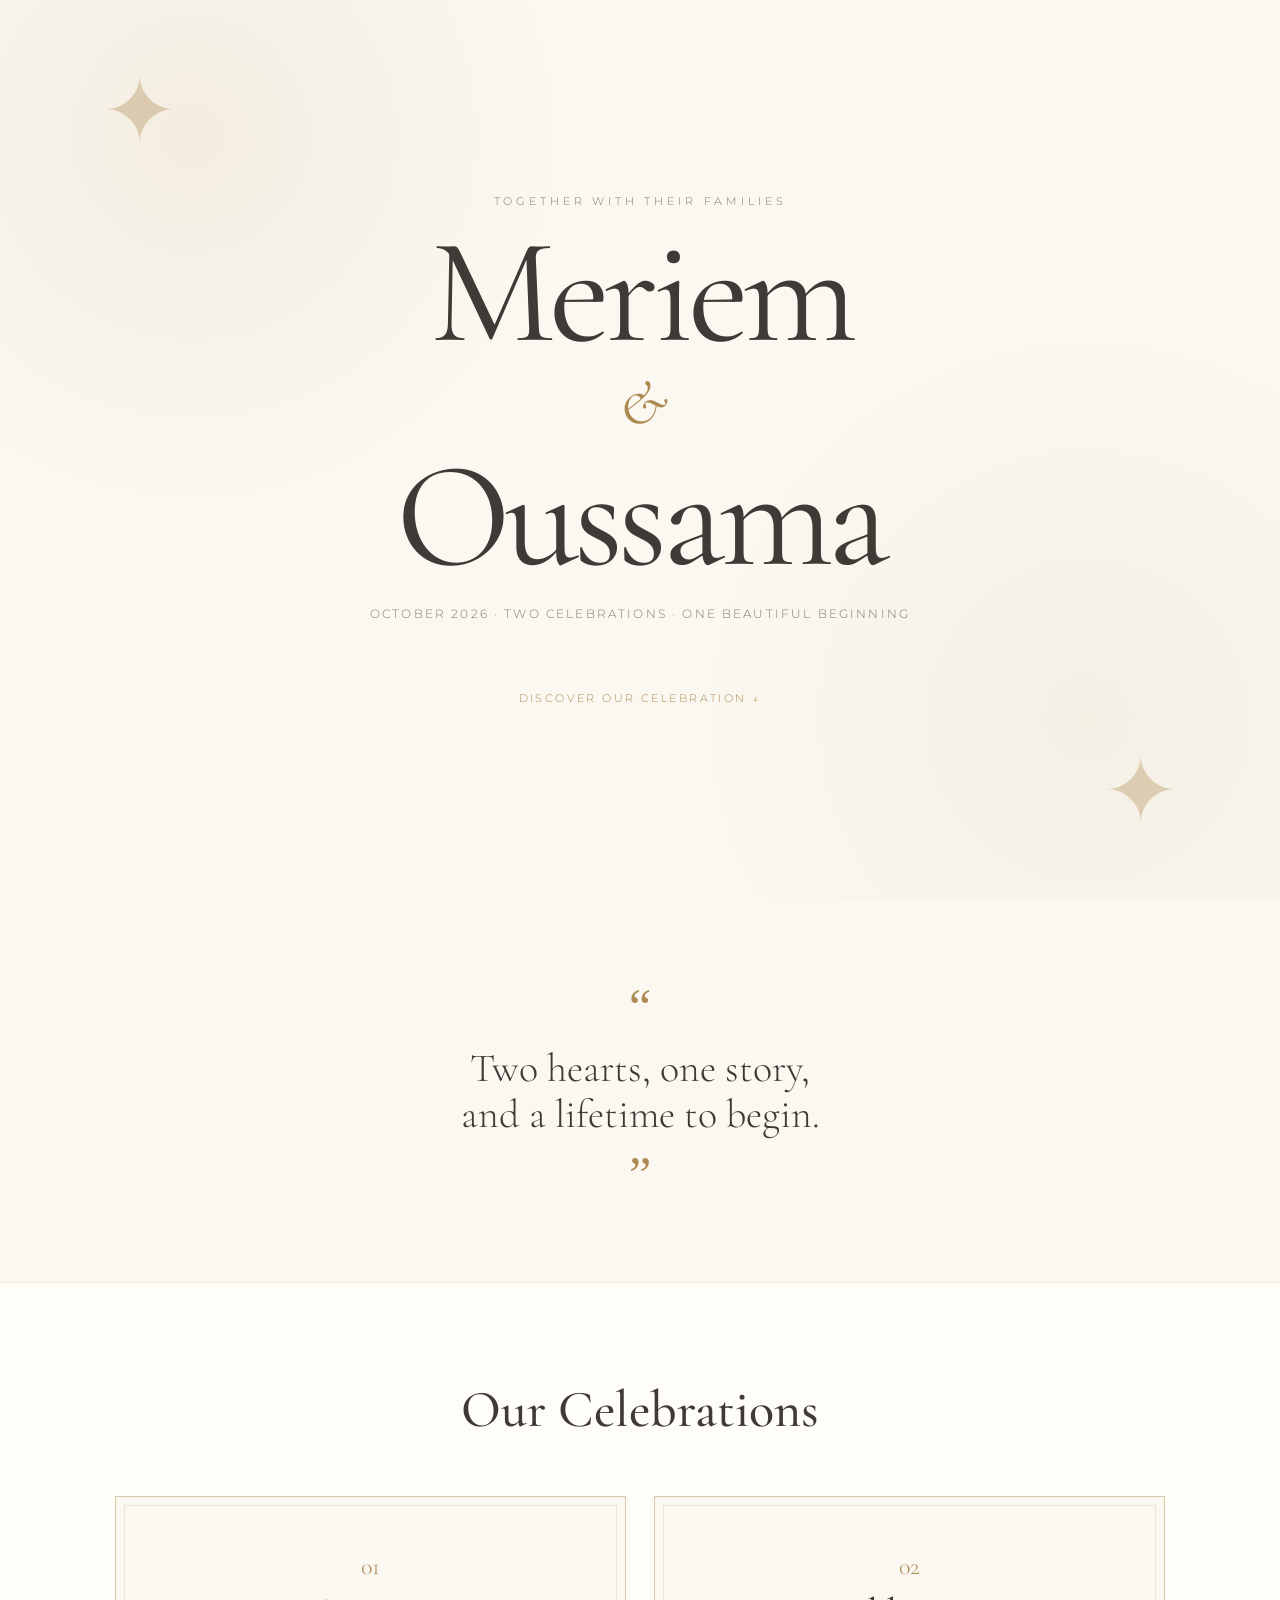
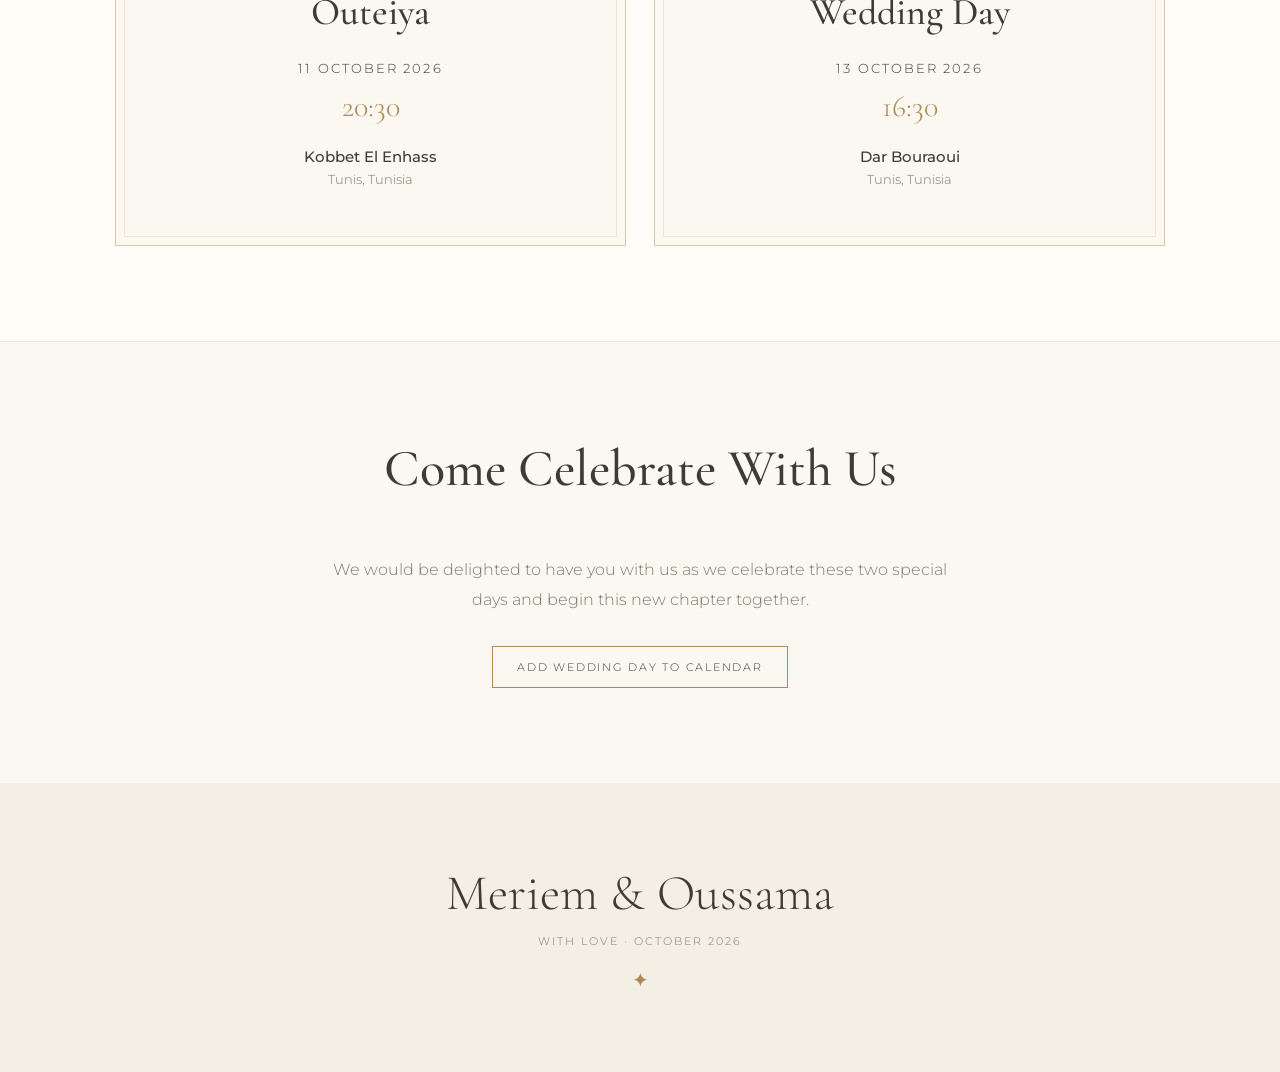
==== wedding-scroll-invitation/index.html @ d358094f "english first try" ====
<!DOCTYPE html>
<html lang="en">
<head>
<meta charset="UTF-8">
<meta name="viewport" content="width=device-width, initial-scale=1.0">
<title>Meriem & Oussama — Wedding Invitation</title>
<meta name="description" content="Wedding invitation for Meriem & Oussama — 11 October 2026 and 13 October 2026.">
<style>
  @import url('https://fonts.googleapis.com/css2?family=Cormorant+Garamond:wght@400;500;600&family=Montserrat:wght@300;400;500&display=swap');

  :root {
    --ivory: #fbf8f1;
    --paper: #fffdf8;
    --ink: #3f3a35;
    --muted: #81786e;
    --gold: #ad8a52;
    --line: #d9c9ab;
  }

  * { box-sizing: border-box; }
  html { scroll-behavior: smooth; }

  body {
    margin: 0;
    background: var(--ivory);
    color: var(--ink);
    font-family: "Montserrat", sans-serif;
    font-weight: 300;
  }

  .hero {
    min-height: 100vh;
    display: flex;
    align-items: center;
    justify-content: center;
    text-align: center;
    padding: 60px 22px;
    position: relative;
    overflow: hidden;
    background:
      radial-gradient(circle at 15% 15%, rgba(173,138,82,.10), transparent 28%),
      radial-gradient(circle at 85% 80%, rgba(173,138,82,.08), transparent 30%),
      var(--ivory);
  }

  .hero::before, .hero::after {
    content: "✦";
    position: absolute;
    color: var(--gold);
    opacity: .35;
    font-size: 90px;
  }
  .hero::before { top: 55px; left: 8%; }
  .hero::after { bottom: 55px; right: 8%; }

  .intro {
    max-width: 850px;
    animation: fadeUp 1.2s ease both;
  }

  .eyebrow {
    text-transform: uppercase;
    letter-spacing: .35em;
    font-size: 11px;
    color: var(--muted);
    margin-bottom: 28px;
  }

  h1 {
    font-family: "Cormorant Garamond", serif;
    font-size: clamp(68px, 12vw, 150px);
    line-height: .75;
    font-weight: 400;
    margin: 0;
    letter-spacing: -.04em;
  }

  .amp {
    display: block;
    font-size: .42em;
    color: var(--gold);
    line-height: 1.3;
    margin: 15px 0;
    font-style: italic;
  }

  .date-line {
    margin-top: 34px;
    color: var(--muted);
    letter-spacing: .18em;
    font-size: 12px;
    text-transform: uppercase;
  }

  .scroll {
    display: inline-block;
    margin-top: 70px;
    color: var(--gold);
    text-decoration: none;
    font-size: 11px;
    letter-spacing: .22em;
    text-transform: uppercase;
  }

  section {
    padding: 95px 22px;
  }

  .section-inner {
    max-width: 1050px;
    margin: auto;
  }

  .quote {
    text-align: center;
    max-width: 650px;
    margin: auto;
  }

  .quote .mark {
    color: var(--gold);
    font-family: serif;
    font-size: 50px;
    line-height: .5;
  }

  .quote p {
    font-family: "Cormorant Garamond", serif;
    font-size: clamp(27px, 4vw, 40px);
    line-height: 1.15;
    margin: 25px 0;
  }

  .events {
    background: var(--paper);
    border-top: 1px solid rgba(173,138,82,.18);
    border-bottom: 1px solid rgba(173,138,82,.18);
  }

  .section-title {
    text-align: center;
    font-family: "Cormorant Garamond", serif;
    font-weight: 500;
    font-size: 52px;
    margin: 0 0 55px;
  }

  .event-grid {
    display: grid;
    grid-template-columns: repeat(2, 1fr);
    gap: 28px;
  }

  .event {
    text-align: center;
    padding: 55px 30px;
    border: 1px solid var(--line);
    background: var(--ivory);
    position: relative;
  }

  .event::before {
    content: "";
    position: absolute;
    inset: 8px;
    border: 1px solid rgba(173,138,82,.18);
    pointer-events: none;
  }

  .event-number {
    color: var(--gold);
    font-family: "Cormorant Garamond", serif;
    font-size: 24px;
    margin-bottom: 8px;
  }

  .event h3 {
    font-family: "Cormorant Garamond", serif;
    font-size: 38px;
    font-weight: 500;
    margin: 5px 0 25px;
  }

  .event-date {
    font-size: 13px;
    letter-spacing: .16em;
    text-transform: uppercase;
    margin-bottom: 12px;
  }

  .event-time {
    font-family: "Cormorant Garamond", serif;
    font-size: 30px;
    color: var(--gold);
    margin-bottom: 20px;
  }

  .place {
    font-size: 13px;
    color: var(--muted);
    line-height: 1.6;
  }

  .place strong {
    display: block;
    color: var(--ink);
    font-weight: 500;
    font-size: 15px;
  }

  .details {
    text-align: center;
  }

  .details p {
    max-width: 650px;
    margin: 0 auto 30px;
    line-height: 1.9;
    color: var(--muted);
  }

  .calendar-button {
    display: inline-block;
    padding: 13px 24px;
    border: 1px solid var(--gold);
    color: var(--ink);
    text-decoration: none;
    font-size: 11px;
    text-transform: uppercase;
    letter-spacing: .16em;
    transition: .25s;
  }

  .calendar-button:hover {
    background: var(--gold);
    color: white;
  }

  footer {
    text-align: center;
    padding: 80px 20px;
    background: #f4efe5;
  }

  footer .names {
    font-family: "Cormorant Garamond", serif;
    font-size: 50px;
  }

  footer p {
    color: var(--muted);
    font-size: 11px;
    letter-spacing: .18em;
    text-transform: uppercase;
  }

  .heart {
    color: var(--gold);
    font-size: 20px;
    margin-top: 20px;
  }

  @keyframes fadeUp {
    from { opacity: 0; transform: translateY(20px); }
    to { opacity: 1; transform: translateY(0); }
  }

  @media (max-width: 700px) {
    .event-grid { grid-template-columns: 1fr; }
    section { padding: 70px 18px; }
    .hero::before, .hero::after { font-size: 55px; }
  }
</style>
</head>

<body>
  <header class="hero">
    <div class="intro">
      <div class="eyebrow">Together with their families</div>
      <h1>
        Meriem
        <span class="amp">&amp;</span>
        Oussama
      </h1>
      <div class="date-line">October 2026 · Two celebrations · One beautiful beginning</div>
      <a class="scroll" href="#celebration">Discover our celebration ↓</a>
    </div>
  </header>

  <section id="celebration">
    <div class="section-inner">
      <div class="quote">
        <div class="mark">“</div>
        <p>Two hearts, one story,<br>and a lifetime to begin.</p>
        <div class="mark">”</div>
      </div>
    </div>
  </section>

  <section class="events" id="events">
    <div class="section-inner">
      <h2 class="section-title">Our Celebrations</h2>

      <div class="event-grid">
        <article class="event">
          <div class="event-number">01</div>
          <h3>Outeiya</h3>
          <div class="event-date">11 October 2026</div>
          <div class="event-time">20:30</div>
          <div class="place">
            <strong>Kobbet El Enhass</strong>
            Tunis, Tunisia
          </div>
        </article>

        <article class="event">
          <div class="event-number">02</div>
          <h3>Wedding Day</h3>
          <div class="event-date">13 October 2026</div>
          <div class="event-time">16:30</div>
          <div class="place">
            <strong>Dar Bouraoui</strong>
            Tunis, Tunisia
          </div>
        </article>
      </div>
    </div>
  </section>

  <section class="details">
    <div class="section-inner">
      <h2 class="section-title">Come Celebrate With Us</h2>
      <p>
        We would be delighted to have you with us as we celebrate
        these two special days and begin this new chapter together.
      </p>
      <a class="calendar-button"
         href="https://calendar.google.com/calendar/render?action=TEMPLATE&text=Meriem%20%26%20Oussama%20%E2%80%94%20Wedding%20Day&dates=20261013T163000/20261013T230000"
         target="_blank" rel="noopener">
        Add Wedding Day to Calendar
      </a>
    </div>
  </section>

  <footer>
    <div class="names">Meriem &amp; Oussama</div>
    <p>With love · October 2026</p>
    <div class="heart">✦</div>
  </footer>
</body>
</html>
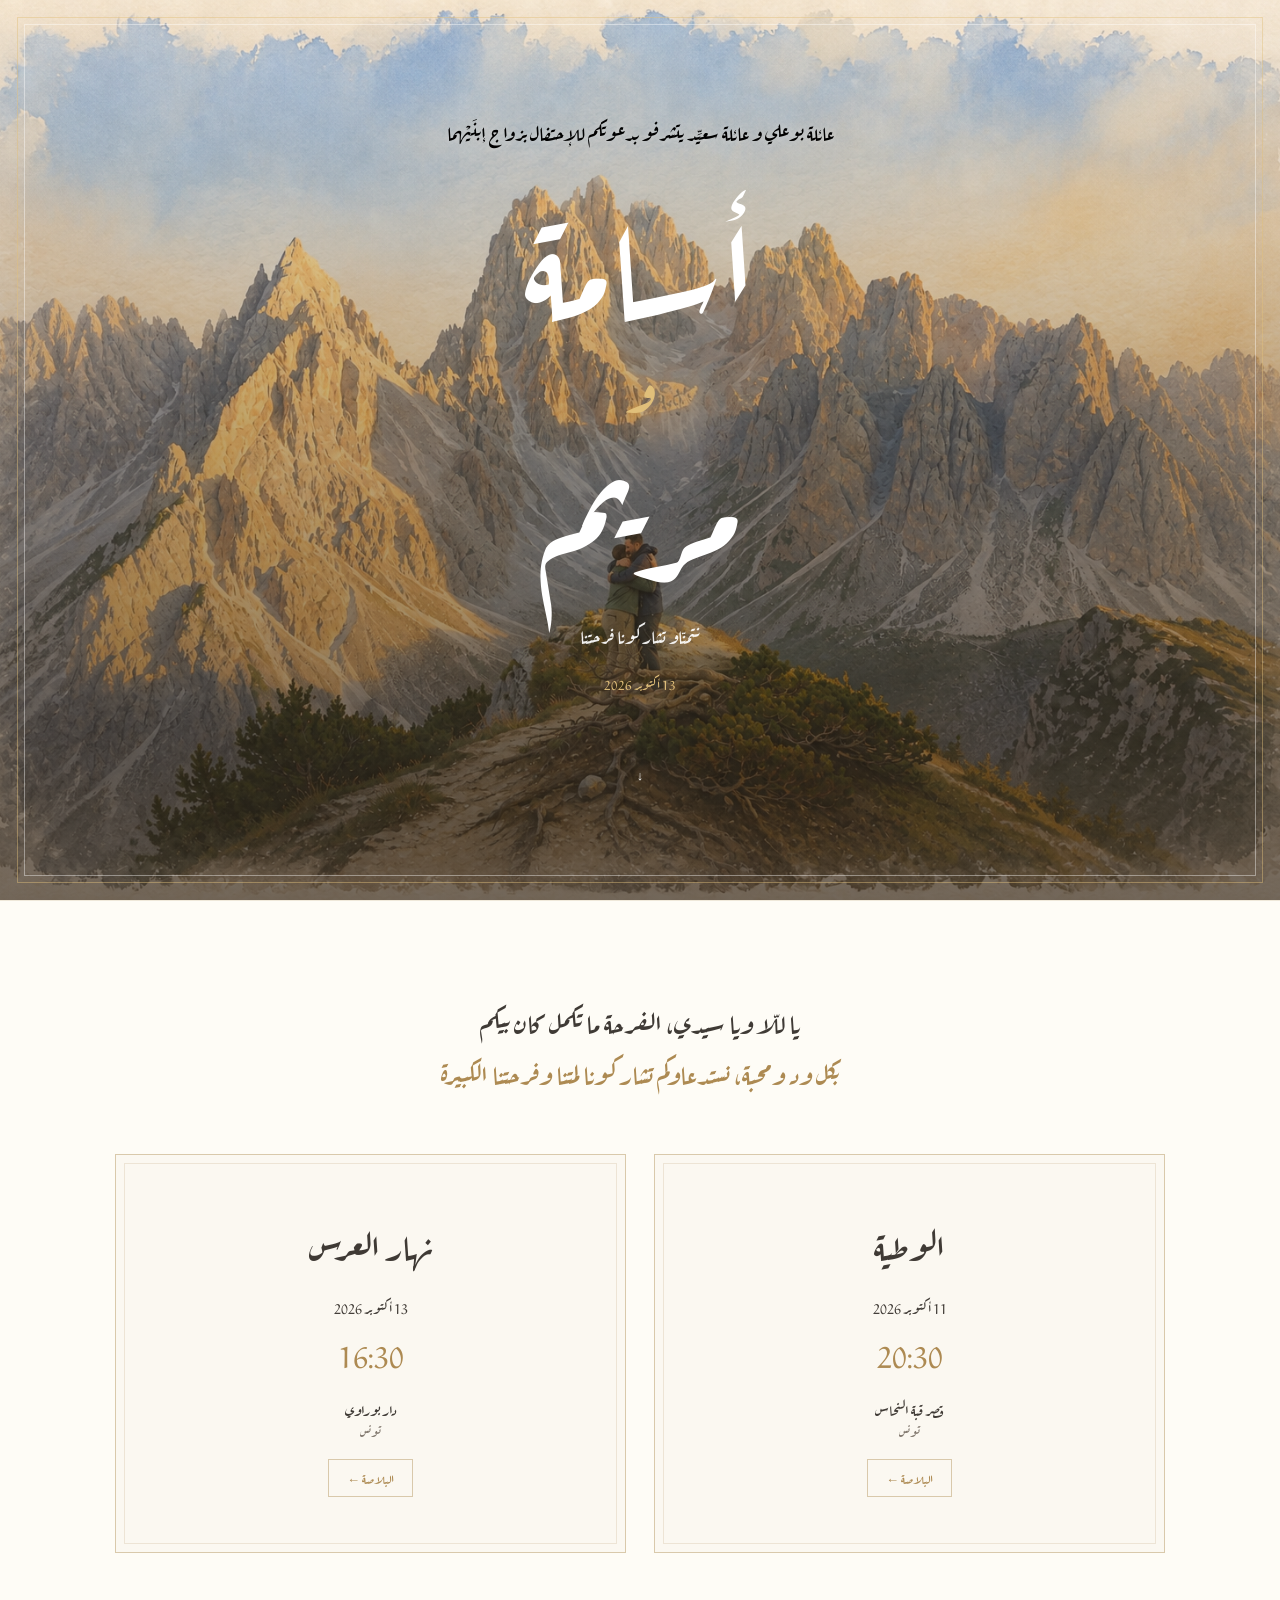
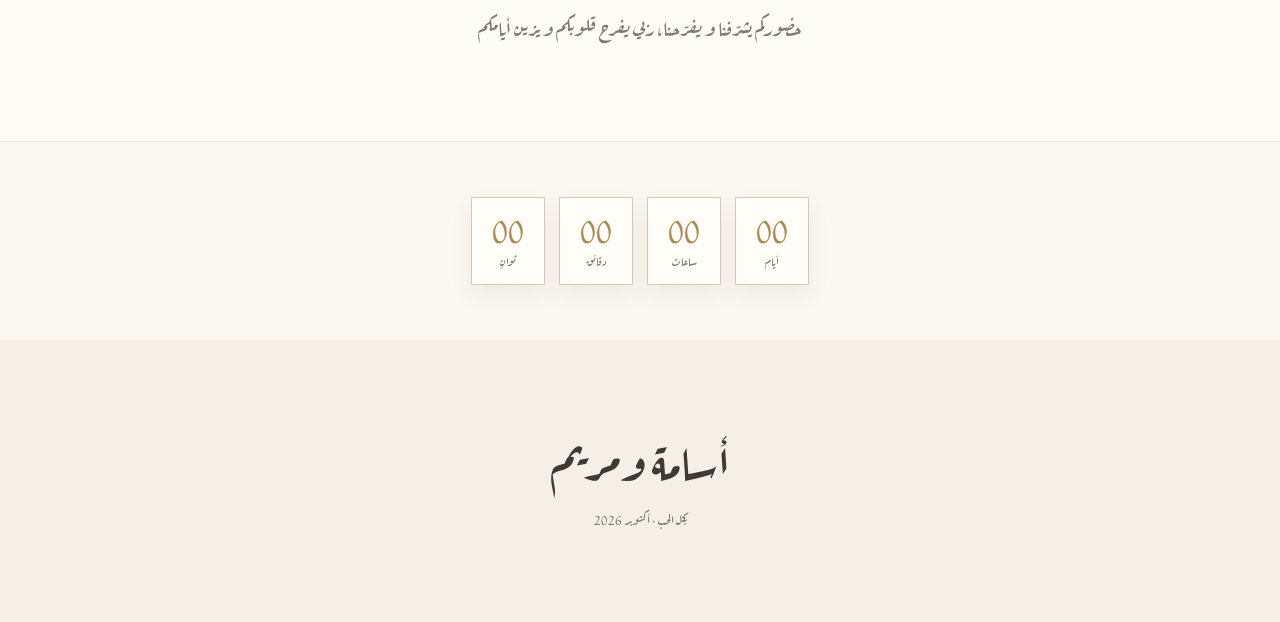
==== commit bfa9c3d5: "refactor" ====
--- a/wedding-scroll-invitation/index.html
+++ b/wedding-scroll-invitation/index.html
@@ -1,12 +1,12 @@
 <!DOCTYPE html>
-<html lang="en">
+<html lang="ar" dir="rtl">
 <head>
 <meta charset="UTF-8">
 <meta name="viewport" content="width=device-width, initial-scale=1.0">
-<title>Meriem & Oussama — Wedding Invitation</title>
-<meta name="description" content="Wedding invitation for Meriem & Oussama — 11 October 2026 and 13 October 2026.">
+<title>أسامة ومريم — دعوة زفاف</title>
+<meta name="description" content="دعوة زفاف لمريم وأسامة — 11 أكتوبر 2026 و13 أكتوبر 2026.">
 <style>
-  @import url('https://fonts.googleapis.com/css2?family=Cormorant+Garamond:wght@400;500;600&family=Montserrat:wght@300;400;500&display=swap');
+  @import url('https://fonts.googleapis.com/css2?family=Aref+Ruqaa:wght@400;700&display=swap');
 
   :root {
     --ivory: #fbf8f1;
@@ -22,10 +22,18 @@
 
   body {
     margin: 0;
-    background: var(--ivory);
+    min-height: 100vh;
     color: var(--ink);
-    font-family: "Montserrat", sans-serif;
-    font-weight: 300;
+    font-family: "Aref Ruqaa", serif;
+    font-weight: 400;
+    background-color: var(--ivory);
+    background-image:
+      repeating-linear-gradient(45deg, rgba(173,138,82,.045) 0 1px, transparent 1px 8px),
+      repeating-linear-gradient(-45deg, rgba(173,138,82,.045) 0 1px, transparent 1px 8px),
+      radial-gradient(1200px 620px at 50% -12%, rgba(173,138,82,.12), transparent 62%),
+      radial-gradient(900px 520px at 50% 112%, rgba(173,138,82,.08), transparent 62%),
+      linear-gradient(180deg, #fdfbf6 0%, var(--ivory) 50%, #f6f1e6 100%);
+    background-attachment: fixed;
   }
 
   .hero {
@@ -37,21 +45,30 @@
     padding: 60px 22px;
     position: relative;
     overflow: hidden;
+    color: #fff;
     background:
-      radial-gradient(circle at 15% 15%, rgba(173,138,82,.10), transparent 28%),
-      radial-gradient(circle at 85% 80%, rgba(173,138,82,.08), transparent 30%),
-      var(--ivory);
-  }
-
-  .hero::before, .hero::after {
-    content: "✦";
+      linear-gradient(180deg, rgba(251,248,241,.12) 0%, rgba(46,36,26,.28) 45%, rgba(35,26,18,.62) 100%),
+      url("assets/imgfsfs.png") center/cover no-repeat;
+  }
+
+  .hero::before {
+    content: "";
     position: absolute;
-    color: var(--gold);
-    opacity: .35;
-    font-size: 90px;
-  }
-  .hero::before { top: 55px; left: 8%; }
-  .hero::after { bottom: 55px; right: 8%; }
+    inset: 24px;
+    border: 1px solid rgba(255,255,255,.4);
+    outline: 1px solid rgba(224,191,122,.45);
+    outline-offset: 6px;
+    pointer-events: none;
+  }
+
+  .hero .eyebrow {
+    color: #000;
+    text-shadow: 0 0 6px rgba(255,255,255,.4);
+  }
+  .hero .amp { color: #e0bf7a; }
+  .hero .invite-line { color: rgba(255,255,255,.92); }
+  .hero .date-line { color: #e0bf7a; }
+  .hero .scroll { color: rgba(255,255,255,.95); }
 
   .intro {
     max-width: 850px;
@@ -59,20 +76,26 @@
   }
 
   .eyebrow {
-    text-transform: uppercase;
-    letter-spacing: .35em;
-    font-size: 11px;
+    font-size: 20px;
+    line-height: 1.7;
     color: var(--muted);
     margin-bottom: 28px;
   }
 
+  .invite-line {
+    margin: 26px 0 0;
+    font-weight: 300;
+    font-size: clamp(15px, 2.4vw, 19px);
+    line-height: 1.8;
+    color: var(--muted);
+  }
+
   h1 {
-    font-family: "Cormorant Garamond", serif;
-    font-size: clamp(68px, 12vw, 150px);
-    line-height: .75;
+    font-family: "Aref Ruqaa", serif;
+    font-size: clamp(60px, 11vw, 140px);
+    line-height: 1.1;
     font-weight: 400;
     margin: 0;
-    letter-spacing: -.04em;
   }
 
   .amp {
@@ -81,15 +104,12 @@
     color: var(--gold);
     line-height: 1.3;
     margin: 15px 0;
-    font-style: italic;
   }
 
   .date-line {
-    margin-top: 34px;
-    color: var(--muted);
-    letter-spacing: .18em;
-    font-size: 12px;
-    text-transform: uppercase;
+    margin-top: 22px;
+    color: var(--gold);
+    font-size: 13px;
   }
 
   .scroll {
@@ -97,9 +117,7 @@
     margin-top: 70px;
     color: var(--gold);
     text-decoration: none;
-    font-size: 11px;
-    letter-spacing: .22em;
-    text-transform: uppercase;
+    font-size: 13px;
   }
 
   section {
@@ -111,38 +129,41 @@
     margin: auto;
   }
 
-  .quote {
-    text-align: center;
-    max-width: 650px;
-    margin: auto;
-  }
-
-  .quote .mark {
-    color: var(--gold);
-    font-family: serif;
-    font-size: 50px;
-    line-height: .5;
-  }
-
-  .quote p {
-    font-family: "Cormorant Garamond", serif;
-    font-size: clamp(27px, 4vw, 40px);
-    line-height: 1.15;
-    margin: 25px 0;
-  }
-
   .events {
-    background: var(--paper);
+    background: rgba(255,253,248,.82);
     border-top: 1px solid rgba(173,138,82,.18);
     border-bottom: 1px solid rgba(173,138,82,.18);
+    font-family: "Aref Ruqaa", serif;
   }
 
   .section-title {
     text-align: center;
-    font-family: "Cormorant Garamond", serif;
-    font-weight: 500;
-    font-size: 52px;
+    font-family: "Aref Ruqaa", serif;
+    font-weight: 400;
+    font-size: 48px;
     margin: 0 0 55px;
+  }
+
+  .event-intro {
+    text-align: center;
+    font-size: clamp(20px, 3vw, 27px);
+    line-height: 1.9;
+    color: var(--ink);
+    margin: 0 auto 55px;
+    max-width: 680px;
+  }
+
+  .event-intro .soft {
+    color: var(--gold);
+  }
+
+  .closing {
+    text-align: center;
+    max-width: 650px;
+    margin: 55px auto 0;
+    line-height: 1.9;
+    color: var(--muted);
+    font-size: 20px;
   }
 
   .event-grid {
@@ -167,29 +188,22 @@
     pointer-events: none;
   }
 
-  .event-number {
-    color: var(--gold);
-    font-family: "Cormorant Garamond", serif;
-    font-size: 24px;
-    margin-bottom: 8px;
-  }
+
 
   .event h3 {
-    font-family: "Cormorant Garamond", serif;
-    font-size: 38px;
-    font-weight: 500;
+    font-family: "Aref Ruqaa", serif;
+    font-size: 36px;
+    font-weight: 400;
     margin: 5px 0 25px;
   }
 
   .event-date {
-    font-size: 13px;
-    letter-spacing: .16em;
-    text-transform: uppercase;
+    font-size: 14px;
     margin-bottom: 12px;
   }
 
   .event-time {
-    font-family: "Cormorant Garamond", serif;
+    font-family: "Aref Ruqaa", serif;
     font-size: 30px;
     color: var(--gold);
     margin-bottom: 20px;
@@ -208,57 +222,99 @@
     font-size: 15px;
   }
 
+  .map-link {
+    display: inline-block;
+    margin-top: 18px;
+    padding: 8px 18px;
+    border: 1px solid var(--line);
+    color: var(--gold);
+    text-decoration: none;
+    font-size: 13px;
+    transition: .25s;
+  }
+
+  .map-link:hover {
+    background: var(--gold);
+    color: white;
+  }
+
+  .countdown-section {
+    text-align: center;
+    padding-top: 55px;
+    padding-bottom: 55px;
+  }
+
+  .countdown-section .section-title {
+    font-size: 32px;
+    margin-bottom: 26px;
+  }
+
+  .countdown-sub {
+    margin: 0 0 30px;
+    color: var(--muted);
+    font-size: 13px;
+  }
+
+  .countdown {
+    display: flex;
+    justify-content: center;
+    gap: 14px;
+    flex-wrap: wrap;
+  }
+
+  .count-box {
+    min-width: 74px;
+    padding: 14px 10px;
+    border: 1px solid var(--line);
+    background: var(--paper);
+    box-shadow: 0 10px 22px rgba(61,55,45,.07);
+  }
+
+  .count-box strong {
+    display: block;
+    font-family: "Aref Ruqaa", serif;
+    font-size: 32px;
+    font-weight: 400;
+    line-height: 1;
+    color: var(--gold);
+  }
+
+  .count-box span {
+    display: block;
+    margin-top: 7px;
+    font-size: 12px;
+    color: var(--muted);
+  }
+
   .details {
     text-align: center;
+    padding-bottom: 24px;
   }
 
   .details p {
     max-width: 650px;
-    margin: 0 auto 30px;
+    margin: 0 auto;
     line-height: 1.9;
     color: var(--muted);
   }
 
-  .calendar-button {
-    display: inline-block;
-    padding: 13px 24px;
-    border: 1px solid var(--gold);
-    color: var(--ink);
-    text-decoration: none;
-    font-size: 11px;
-    text-transform: uppercase;
-    letter-spacing: .16em;
-    transition: .25s;
-  }
-
-  .calendar-button:hover {
-    background: var(--gold);
-    color: white;
-  }
 
   footer {
     text-align: center;
     padding: 80px 20px;
-    background: #f4efe5;
+    background: rgba(244,239,229,.9);
   }
 
   footer .names {
-    font-family: "Cormorant Garamond", serif;
-    font-size: 50px;
+    font-family: "Aref Ruqaa", serif;
+    font-size: 48px;
   }
 
   footer p {
     color: var(--muted);
-    font-size: 11px;
-    letter-spacing: .18em;
-    text-transform: uppercase;
-  }
-
-  .heart {
-    color: var(--gold);
-    font-size: 20px;
-    margin-top: 20px;
-  }
+    font-size: 13px;
+  }
+
 
   @keyframes fadeUp {
     from { opacity: 0; transform: translateY(20px); }
@@ -268,7 +324,7 @@
   @media (max-width: 700px) {
     .event-grid { grid-template-columns: 1fr; }
     section { padding: 70px 18px; }
-    .hero::before, .hero::after { font-size: 55px; }
+    .hero::before { inset: 16px; outline-offset: 4px; }
   }
 </style>
 </head>
@@ -276,76 +332,90 @@
 <body>
   <header class="hero">
     <div class="intro">
-      <div class="eyebrow">Together with their families</div>
+      <div class="eyebrow">عائلة بوعلي و عائلة سعيِّد يتشرفو بدعوتكم للإحتفال بزواج إبنَيْهما </div>
       <h1>
-        Meriem
-        <span class="amp">&amp;</span>
-        Oussama
+        أسامة
+        <span class="amp">و</span>
+        مريم
       </h1>
-      <div class="date-line">October 2026 · Two celebrations · One beautiful beginning</div>
-      <a class="scroll" href="#celebration">Discover our celebration ↓</a>
+      <p class="invite-line">نتمنّاو تشاركونا فرحتنا<br></p>
+      <div class="date-line">13 أكتوبر 2026</div>
+      <a class="scroll" href="#events">↓</a>
     </div>
   </header>
 
-  <section id="celebration">
+  <section class="events" id="events">
     <div class="section-inner">
-      <div class="quote">
-        <div class="mark">“</div>
-        <p>Two hearts, one story,<br>and a lifetime to begin.</p>
-        <div class="mark">”</div>
+
+      <p class="event-intro">
+        يا للّا ويا سيدي، الفرحة ما تكمل كان بيكم<br>
+        <span class="soft">بكل ود ومحبة، نستدعاوكم تشاركونا لمتنا وفرحتنا الكبيرة</span>
+      </p>
+
+      <div class="event-grid">
+        <article class="event">
+          <h3>الوطية</h3>
+          <div class="event-date">11 أكتوبر 2026</div>
+          <div class="event-time">20:30</div>
+          <div class="place">
+            <strong>قصر قبة النحاس</strong>
+            تونس
+          </div>
+          <a class="map-link" href="https://www.google.com/maps/search/?api=1&query=Kobbet+Ennhas+Palace+Tunis" target="_blank" rel="noopener">البلاصة ←</a>
+        </article>
+
+        <article class="event">
+          <h3> نهار العرس</h3>
+          <div class="event-date">13 أكتوبر 2026</div>
+          <div class="event-time">16:30</div>
+          <div class="place">
+            <strong>دار بوراوي</strong>
+            تونس
+          </div>
+          <a class="map-link" href="https://www.google.com/maps/search/?api=1&query=Dar+Bouraoui+Tunis" target="_blank" rel="noopener">البلاصة   ←</a>
+        </article>
+      </div>
+
+      <p class="closing">
+حضوركم يشرّفنا و يفرّحنا، ربي يفرح قلوبكم و يزين أيامكم
+      </p>
+    </div>
+  </section>
+
+  <section class="countdown-section">
+    <div class="section-inner">
+      <div class="countdown">
+        <div class="count-box"><strong id="cd-days">00</strong><span>أيام</span></div>
+        <div class="count-box"><strong id="cd-hours">00</strong><span>ساعات</span></div>
+        <div class="count-box"><strong id="cd-minutes">00</strong><span>دقائق</span></div>
+        <div class="count-box"><strong id="cd-seconds">00</strong><span>ثوانٍ</span></div>
       </div>
     </div>
   </section>
 
-  <section class="events" id="events">
-    <div class="section-inner">
-      <h2 class="section-title">Our Celebrations</h2>
-
-      <div class="event-grid">
-        <article class="event">
-          <div class="event-number">01</div>
-          <h3>Outeiya</h3>
-          <div class="event-date">11 October 2026</div>
-          <div class="event-time">20:30</div>
-          <div class="place">
-            <strong>Kobbet El Enhass</strong>
-            Tunis, Tunisia
-          </div>
-        </article>
-
-        <article class="event">
-          <div class="event-number">02</div>
-          <h3>Wedding Day</h3>
-          <div class="event-date">13 October 2026</div>
-          <div class="event-time">16:30</div>
-          <div class="place">
-            <strong>Dar Bouraoui</strong>
-            Tunis, Tunisia
-          </div>
-        </article>
-      </div>
-    </div>
-  </section>
-
-  <section class="details">
-    <div class="section-inner">
-      <h2 class="section-title">Come Celebrate With Us</h2>
-      <p>
-        We would be delighted to have you with us as we celebrate
-        these two special days and begin this new chapter together.
-      </p>
-      <a class="calendar-button"
-         href="https://calendar.google.com/calendar/render?action=TEMPLATE&text=Meriem%20%26%20Oussama%20%E2%80%94%20Wedding%20Day&dates=20261013T163000/20261013T230000"
-         target="_blank" rel="noopener">
-        Add Wedding Day to Calendar
-      </a>
-    </div>
-  </section>
-
   <footer>
-    <div class="names">Meriem &amp; Oussama</div>
-    <p>With love · October 2026</p>
-    <div class="heart">✦</div>
+    <div class="names">أسامة ومريم</div>
+    <p>بكل الحب · أكتوبر 2026</p>
   </footer>
+
+  <script>
+    (function () {
+      const target = new Date("2026-10-13T16:30:00").getTime();
+      const pad = (n) => String(n).padStart(2, "0");
+      function tick() {
+        const diff = Math.max(0, target - Date.now());
+        const days = Math.floor(diff / 86400000);
+        const hours = Math.floor((diff % 86400000) / 3600000);
+        const minutes = Math.floor((diff % 3600000) / 60000);
+        const seconds = Math.floor((diff % 60000) / 1000);
+        document.getElementById("cd-days").textContent = pad(days);
+        document.getElementById("cd-hours").textContent = pad(hours);
+        document.getElementById("cd-minutes").textContent = pad(minutes);
+        document.getElementById("cd-seconds").textContent = pad(seconds);
+      }
+      tick();
+      setInterval(tick, 1000);
+    })();
+  </script>
 </body>
 </html>
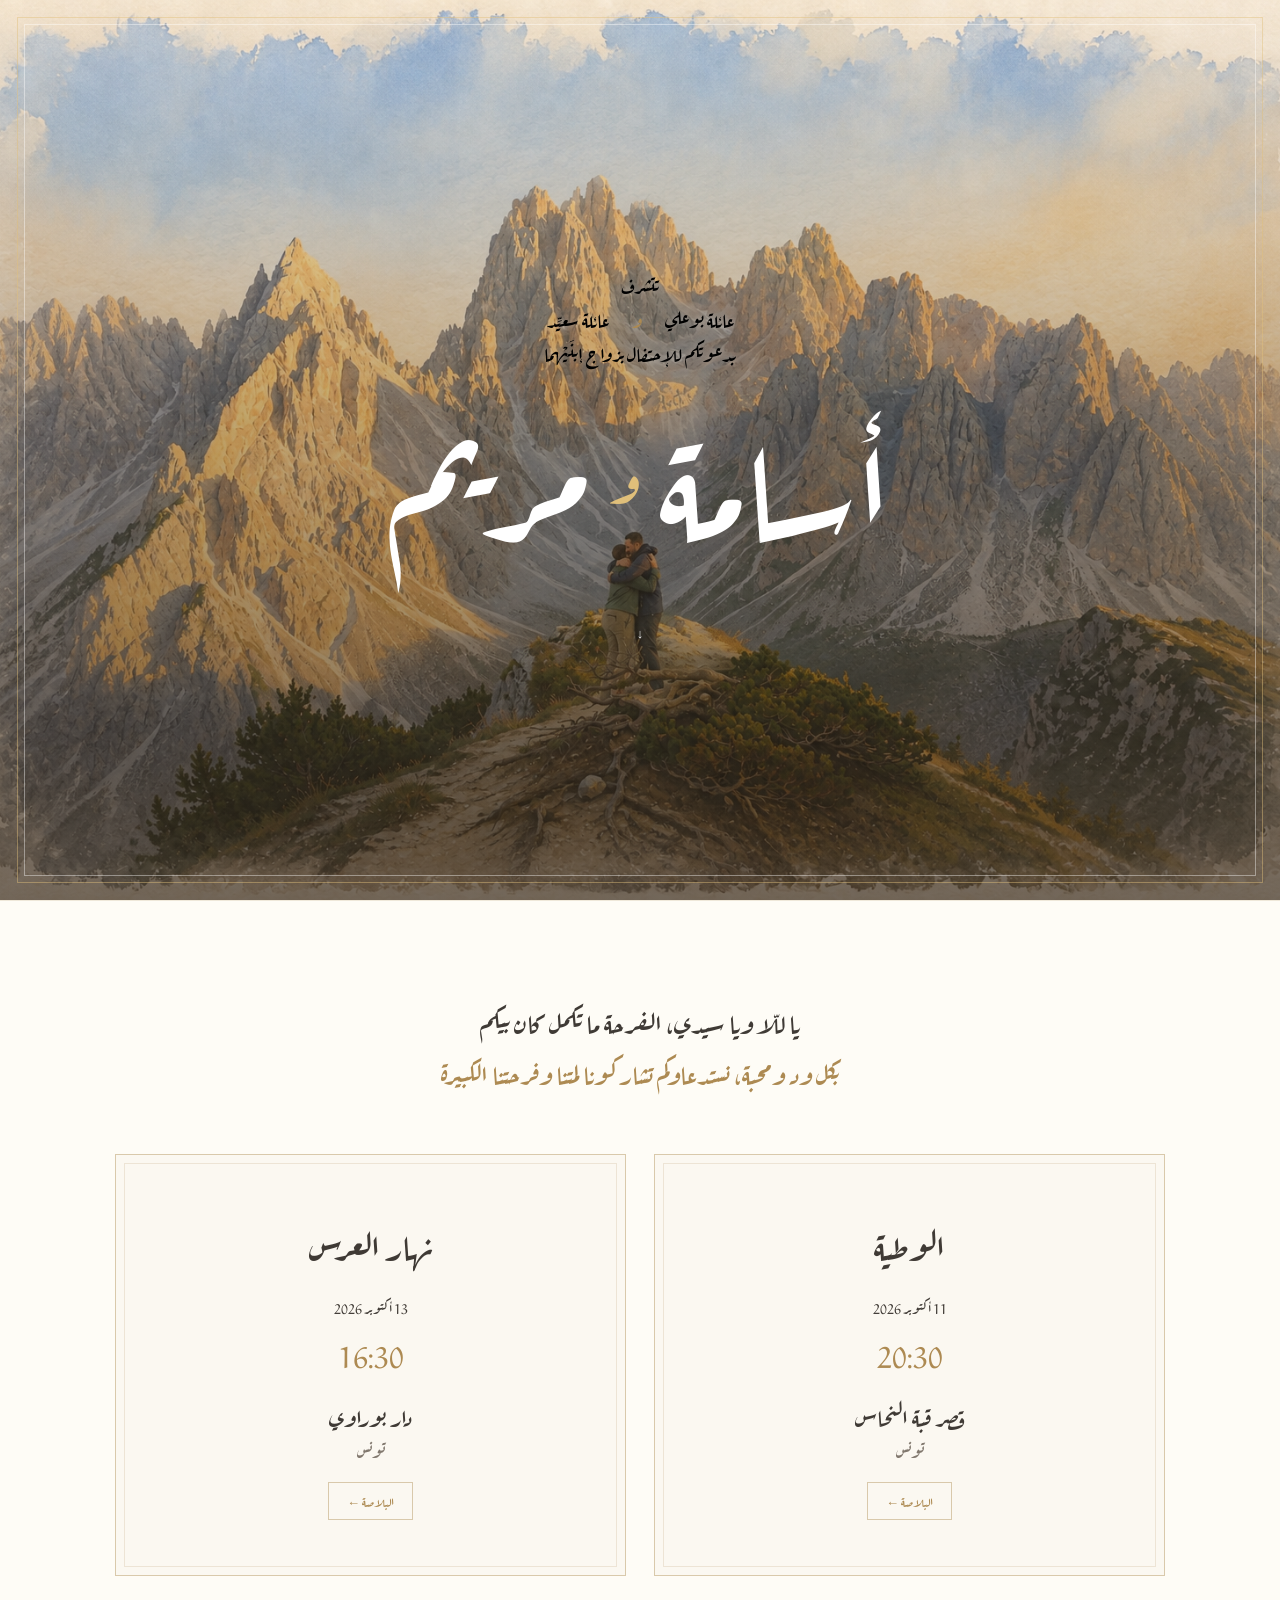
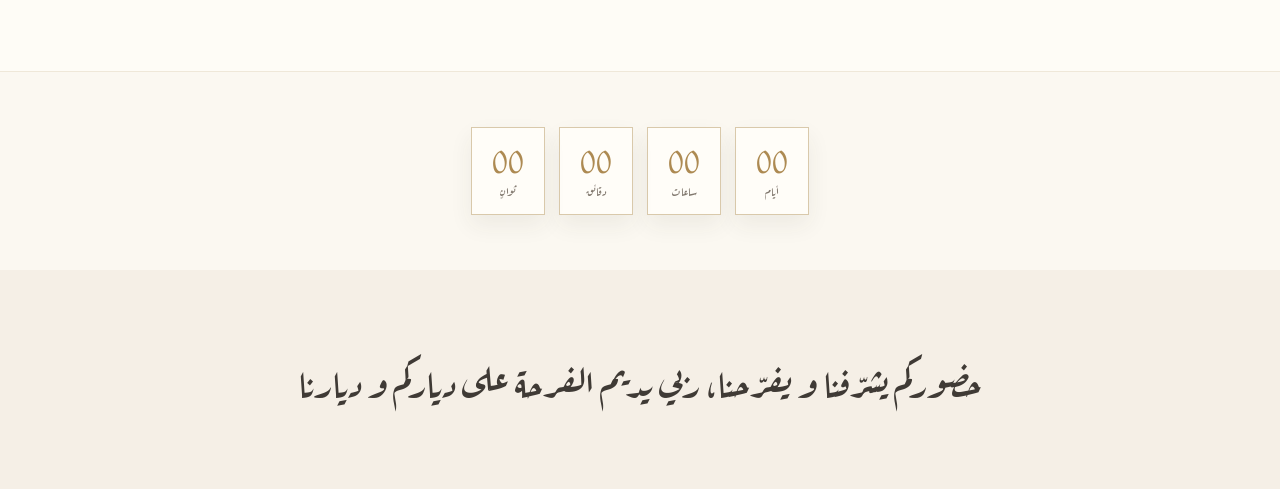
==== commit 21e42dcb: "zedding inv" ====
--- a/wedding-scroll-invitation/index.html
+++ b/wedding-scroll-invitation/index.html
@@ -3,7 +3,7 @@
 <head>
 <meta charset="UTF-8">
 <meta name="viewport" content="width=device-width, initial-scale=1.0">
-<title>أسامة ومريم — دعوة زفاف</title>
+<title>أسامة و مريم — دعوة زفاف</title>
 <meta name="description" content="دعوة زفاف لمريم وأسامة — 11 أكتوبر 2026 و13 أكتوبر 2026.">
 <style>
   @import url('https://fonts.googleapis.com/css2?family=Aref+Ruqaa:wght@400;700&display=swap');
@@ -72,14 +72,28 @@
 
   .intro {
     max-width: 850px;
+    width: 100%;
+    display: flex;
+    flex-direction: column;
+    align-items: center;
+    justify-content: flex-start;
+    text-align: center;
     animation: fadeUp 1.2s ease both;
+    padding-top: 10px;
   }
 
   .eyebrow {
     font-size: 20px;
     line-height: 1.7;
     color: var(--muted);
-    margin-bottom: 28px;
+    margin: 0 auto 28px;
+    width: 100%;
+    text-align: center;
+  }
+
+  .eyebrow .and {
+    color: var(--gold);
+    margin: 0 20px;
   }
 
   .invite-line {
@@ -91,6 +105,11 @@
   }
 
   h1 {
+    display: flex;
+    align-items: center;
+    justify-content: center;
+    gap: 0.15em;
+    flex-wrap: wrap;
     font-family: "Aref Ruqaa", serif;
     font-size: clamp(60px, 11vw, 140px);
     line-height: 1.1;
@@ -98,12 +117,16 @@
     margin: 0;
   }
 
+  h1 span {
+    display: inline-block;
+  }
+
   .amp {
-    display: block;
+    display: inline-block;
     font-size: .42em;
     color: var(--gold);
     line-height: 1.3;
-    margin: 15px 0;
+    margin: 0;
   }
 
   .date-line {
@@ -163,7 +186,7 @@
     margin: 55px auto 0;
     line-height: 1.9;
     color: var(--muted);
-    font-size: 20px;
+    font-size: 22px;
   }
 
   .event-grid {
@@ -210,7 +233,7 @@
   }
 
   .place {
-    font-size: 13px;
+    font-size: 18px;
     color: var(--muted);
     line-height: 1.6;
   }
@@ -219,7 +242,7 @@
     display: block;
     color: var(--ink);
     font-weight: 500;
-    font-size: 15px;
+    font-size: 24px;
   }
 
   .map-link {
@@ -307,7 +330,7 @@
 
   footer .names {
     font-family: "Aref Ruqaa", serif;
-    font-size: 48px;
+    font-size: 38px;
   }
 
   footer p {
@@ -332,14 +355,16 @@
 <body>
   <header class="hero">
     <div class="intro">
-      <div class="eyebrow">عائلة بوعلي و عائلة سعيِّد يتشرفو بدعوتكم للإحتفال بزواج إبنَيْهما </div>
+      <div class="eyebrow">
+        تتشرف<br>
+        عائلة بوعلي <span class="and">و</span> عائلة سعيِّد<br>
+        بدعوتكم للإحتفال بزواج إبنَيْهما
+      </div>
       <h1>
-        أسامة
+        <span>أسامة</span>
         <span class="amp">و</span>
-        مريم
+        <span>مريم</span>
       </h1>
-      <p class="invite-line">نتمنّاو تشاركونا فرحتنا<br></p>
-      <div class="date-line">13 أكتوبر 2026</div>
       <a class="scroll" href="#events">↓</a>
     </div>
   </header>
@@ -375,10 +400,6 @@
           <a class="map-link" href="https://www.google.com/maps/search/?api=1&query=Dar+Bouraoui+Tunis" target="_blank" rel="noopener">البلاصة   ←</a>
         </article>
       </div>
-
-      <p class="closing">
-حضوركم يشرّفنا و يفرّحنا، ربي يفرح قلوبكم و يزين أيامكم
-      </p>
     </div>
   </section>
 
@@ -394,8 +415,9 @@
   </section>
 
   <footer>
-    <div class="names">أسامة ومريم</div>
-    <p>بكل الحب · أكتوبر 2026</p>
+    <div class="names">حضوركم يشرّفنا و يفرّحنا، ربي يديم الفرحة على دياركم و ديارنا
+
+</div>
   </footer>
 
   <script>
